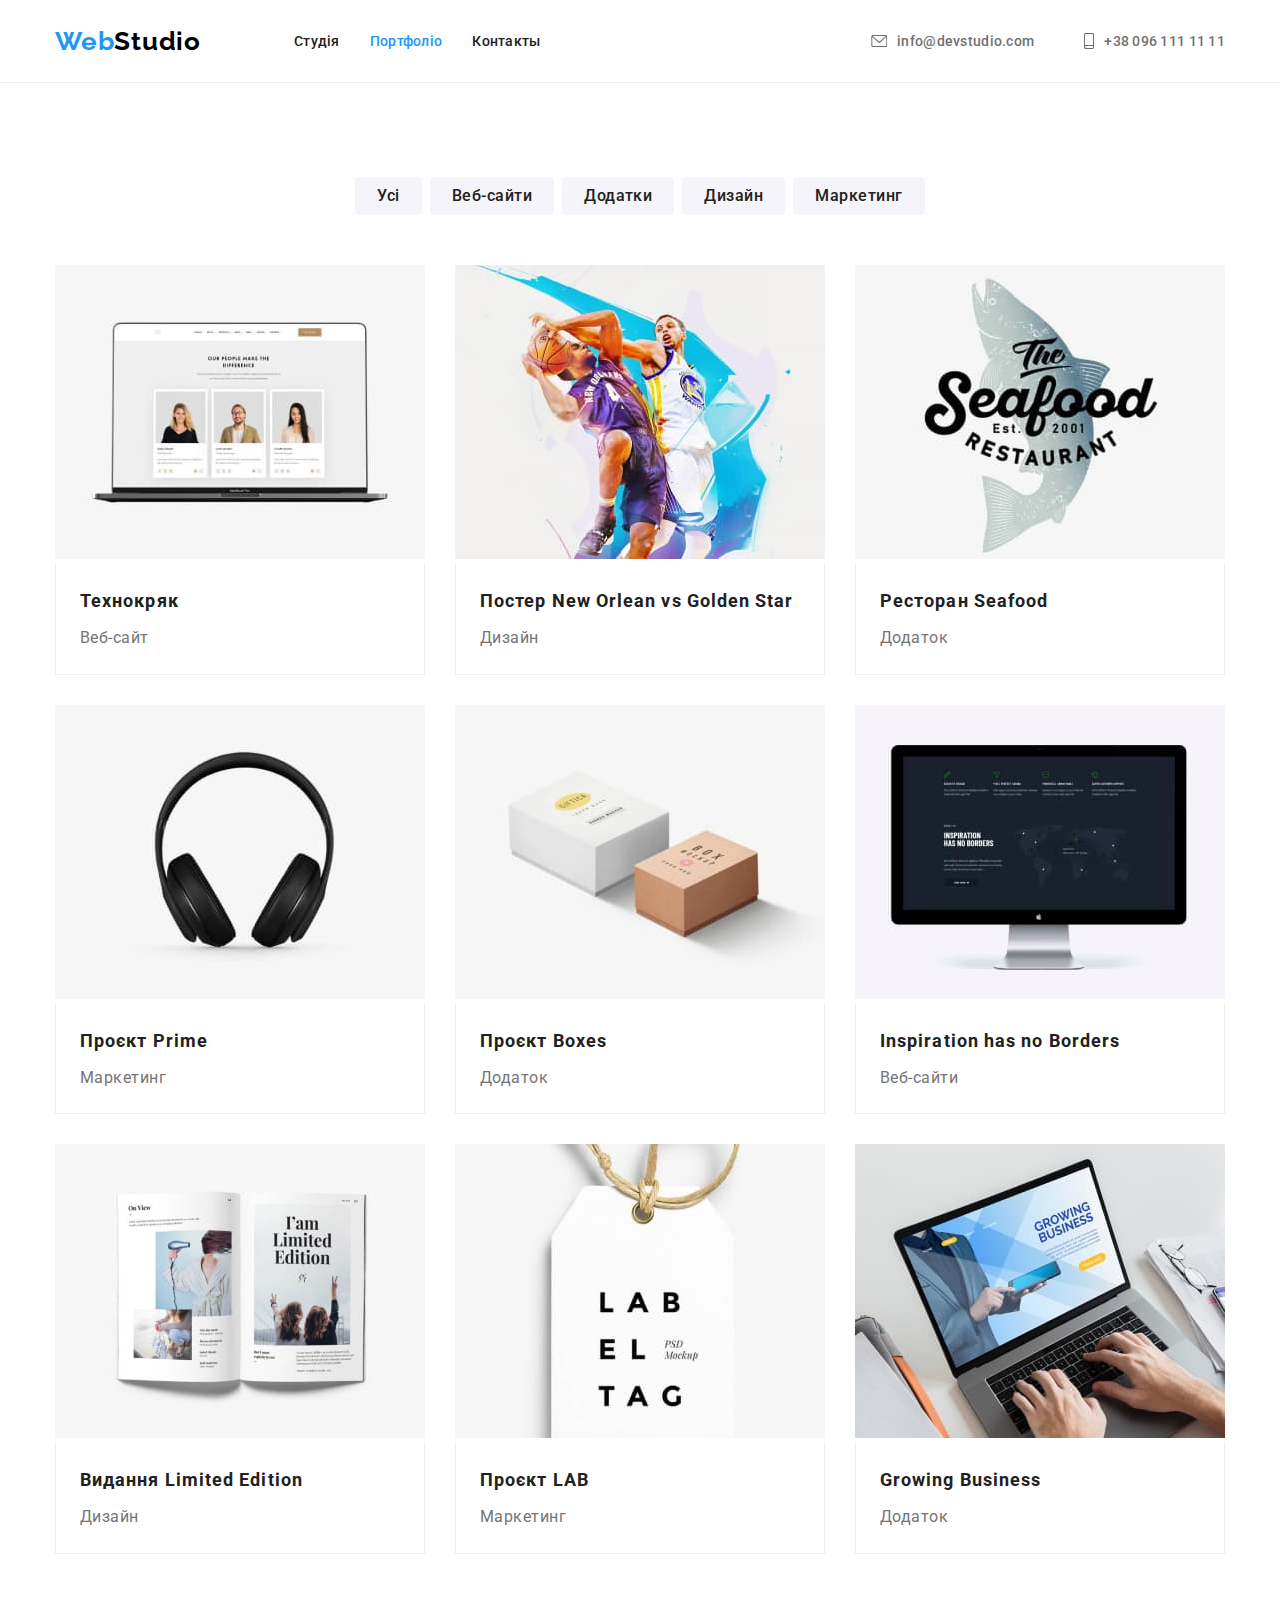
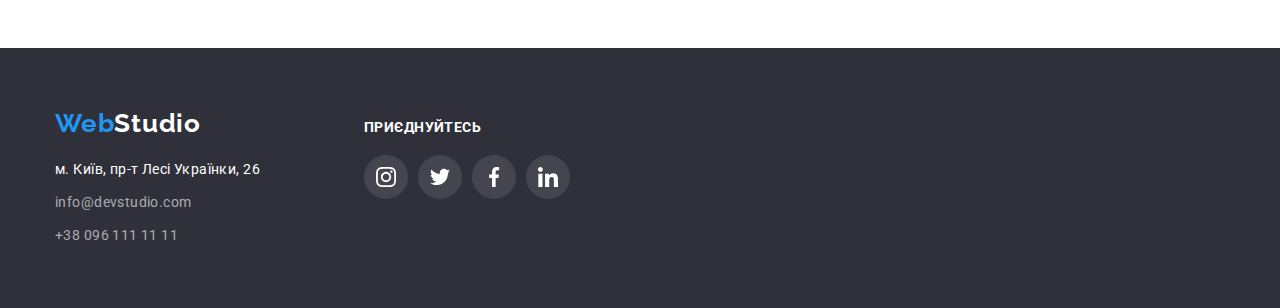
==== portfolio.html @ 7f7ce5af "create h/w 5" ====
<!DOCTYPE html>
<html lang="uk">
  <head>
    <meta charset="UTF-8" />
    <meta http-equiv="X-UA-Compatible" content="IE=edge" />
    <meta name="viewport" content="width=device-width, initial-scale=1.0" />
    <title>Document</title>
    <link rel="preconnect" href="https://fonts.googleapis.com" />
    <link rel="preconnect" href="https://fonts.gstatic.com" crossorigin />
    <link
      href="https://fonts.googleapis.com/css2?family=Raleway:wght@700&family=Roboto:wght@400;500;700;900&display=swap"
      rel="stylesheet"
    />
    <link
      rel="stylesheet"
      href="https://cdnjs.cloudflare.com/ajax/libs/modern-normalize/1.1.0/modern-normalize.min.css"
    />
    <link rel="stylesheet" href="./css/styles.css" />
  </head>
  <body class="page">
    <header class="page-header">
      <div class="header-container container">
        <nav class="header nav">
          <a class="logo link" href="./index.html"
            >Web<span class="logo-header">Studio</span></a
          >
          <ul class="site-nav list">
            <li class="item">
              <a href="./index.html" class="link">Студiя</a>
            </li>
            <li class="item">
              <a href="./portfolio.html" class="link current">Портфолiо</a>
            </li>
            <li class="item"><a href="" class="link">Контакты</a></li>
          </ul>
        </nav>
        <ul class="header-contacts list">
          <li class="item">
            <a href="malito:info@devstudio.com" class="link"
              ><svg width="16" height="12" class="icons-header">
                <use
                  href="./images/icons.svg/symbol-defs.svg#icon-envelope"
                ></use></svg
              >info@devstudio.com</a
            >
          </li>
          <li class="item">
            <a href="tel:+380961111111" class="link"
              ><svg width="10" height="16" class="icons-header">
                <use
                  href="./images/icons.svg/symbol-defs.svg#icon-smartphone"
                ></use></svg
              >+38 096 111 11 11</a
            >
          </li>
        </ul>
      </div>
    </header>
    <main>
      <section class="section portfolio">
        <div class="container">
          <h1 hidden class="section">Портфолiо</h1>
          <ul class="portfolio-filters list">
            <li class="filter">
              <button type="button" class="filter-button">Усi</button>
            </li>
            <li class="filter">
              <button type="button" class="filter-button">Веб-сайти</button>
            </li>
            <li class="filter">
              <button type="button" class="filter-button">Додатки</button>
            </li>
            <li class="filter">
              <button type="button" class="filter-button">Дизайн</button>
            </li>
            <li class="filter">
              <button type="button" class="filter-button">Маркетинг</button>
            </li>
          </ul>
          <ul class="portfolio-list list">
            <li class="portfolio-item">
              <a class="portfolio-card link" href="./portfolio.html"
                ><img
                  src="./images/teckhnokryak.jpg"
                  alt="laptop with pictures"
                  width="370"
                />
                <div class="portfolio-wrapper">
                  <h2 class="portfolio-title">Технокряк</h2>
                  <p class="portfolio-description">Веб-сайт</p>
                </div>
              </a>
            </li>
            <li class="portfolio-item">
              <a class="portfolio-card link" href="./portfolio.html"
                ><img
                  src="./images/new-orlean-vs-golden-state.jpg"
                  alt="basketbol-players"
                  width="370"
                />
                <div class="portfolio-wrapper">
                  <h2 class="portfolio-title">
                    Постер New Orlean vs Golden Star
                  </h2>
                  <p class="portfolio-description">Дизайн</p>
                </div>
              </a>
            </li>
            <li class="portfolio-item">
              <a class="portfolio-card link" href="./portfolio.html"
                ><img
                  src="./images/the-seafood-restaurant.jpg"
                  alt="logo-of-seafood-reustaurant"
                  width="370"
                />
                <div class="portfolio-wrapper">
                  <h2 class="portfolio-title">Ресторан Seafood</h2>
                  <p class="portfolio-description">Додаток</p>
                </div>
              </a>
            </li>
            <li class="portfolio-item">
              <a class="portfolio-card link" href="./portfolio.html"
                ><img
                  src="./images/headphones.jpg"
                  alt="headphones"
                  width="370"
                />
                <div class="portfolio-wrapper">
                  <h2 class="portfolio-title">Проєкт Prime</h2>
                  <p class="portfolio-description">Маркетинг</p>
                </div>
              </a>
            </li>
            <li class="portfolio-item">
              <a class="portfolio-card link" href="./portfolio.html"
                ><img src="./images/boxes.jpg" alt="two-boxes" width="370" />
                <div class="portfolio-wrapper">
                  <h2 class="portfolio-title">Проєкт Boxes</h2>
                  <p class="portfolio-description">Додаток</p>
                </div>
              </a>
            </li>
            <li class="portfolio-item">
              <a class="portfolio-card link" href="./portfolio.html"
                ><img src="./images/laptop.jpg" alt="laptop" width="370" />
                <div class="portfolio-wrapper">
                  <h2 class="portfolio-title">Inspiration has no Borders</h2>
                  <p class="portfolio-description">Веб-сайти</p>
                </div>
              </a>
            </li>
            <li class="portfolio-item">
              <a class="portfolio-card link" href="./portfolio.html"
                ><img
                  src="./images/book.jpg"
                  alt="book-with-pictures"
                  width="370"
                />
                <div class="portfolio-wrapper">
                  <h2 class="portfolio-title">Видання Limited Edition</h2>
                  <p class="portfolio-description">Дизайн</p>
                </div>
              </a>
            </li>
            <li class="portfolio-item">
              <a class="portfolio-card link" href="./portfolio.html"
                ><img
                  src="./images/label-tag.jpg"
                  alt="Label-tag"
                  width="370"
                />
                <div class="portfolio-wrapper">
                  <h2 class="portfolio-title">Проєкт LAB</h2>
                  <p class="portfolio-description">Маркетинг</p>
                </div>
              </a>
            </li>
            <li class="portfolio-item">
              <a class="portfolio-card link" href="./portfolio.html"
                ><img
                  src="./images/laptop-with-hands.jpg"
                  alt="Laptop-with-hands"
                  width="370"
                />
                <div class="portfolio-wrapper">
                  <h2 class="portfolio-title">Growing Business</h2>
                  <p class="portfolio-description">Додаток</p>
                </div>
              </a>
            </li>
          </ul>
        </div>
      </section>
    </main>
    <footer class="page-footer">
      <div class="container footer">
        <div>
          <a class="logo link" href="./index.html"
            >Web<span class="logo-footer">Studio</span></a
          >
          <address class="footer-address">
            <ul class="nav-footer list">
              <li class="footer-item">
                <a
                  href="https://goo.gl/maps/p2XQU8UmfZMLt7c46"
                  target="_blank"
                  rel="noreferrer noopener"
                  >м. Київ, пр-т Лесі Українки, 26</a
                >
              </li>
              <li class="footer-item">
                <a class="contacts" href="malito:info@devstudio.com"
                  >info@devstudio.com</a
                >
              </li>
              <li class="footer-item">
                <a class="contacts" href="tel:+380961111111"
                  >+38 096 111 11 11</a
                >
              </li>
            </ul>
          </address>
        </div>
        <div>
          <p class="call-to-action">приєднуйтесь</p>
          <ul class="footer socials-iist">
            <li class="item">
              <a href="https://instagram.com/" class="footer social-icons">
                <svg width="20" height="20">
                  <use
                    href="./images/icons.svg/symbol-defs.svg#icon-instagram-2"
                  ></use></svg
              ></a>
            </li>
            <li class="item">
              <a href="https://twitter.com/" class="footer social-icons">
                <svg width="20" height="20">
                  <use
                    href="./images/icons.svg/symbol-defs.svg#icon-twitter"
                  ></use></svg
              ></a>
            </li>
            <li class="item">
              <a href="https://facebook.com/" class="footer social-icons">
                <svg width="20" height="20">
                  <use
                    href="./images/icons.svg/symbol-defs.svg#icon-facebook"
                  ></use></svg
              ></a>
            </li>
            <li class="item">
              <a href="https://www.linkedin.com/" class="footer social-icons">
                <svg width="20" height="20">
                  <use
                    href="./images/icons.svg/symbol-defs.svg#icon-linkedin"
                  ></use></svg
              ></a>
            </li>
          </ul>
        </div>
      </div>
    </footer>
  </body>
</html>
---- css/styles.css ----
:root {
  --primary-text-color: #757575;
  --title-text-color: #000000;
  --accent-color: #2196f3;
  --title-header: #ffffff;
  --button-background: #f5f4fa;
}

body {
  color: var(--primary-text-color);
  background-color: var(--title-header);
  font-family: Roboto, sans-serif;
  margin: 0;
}

h1,
h2,
h3,
h4,
p {
  margin: 0px;
}

.list {
  list-style: none;
  padding: 0;
  margin: 0;
}

.img {
  display: block;
}

.section {
  padding: 94px 0;
  max-width: 1600px;
  margin-left: auto;
  margin-right: auto;
}
.page-footer {
  background-color: #2f303a;
  padding-top: 60px;
  padding-bottom: 60px;
  max-width: 1600px;
  margin-left: auto;
  margin-right: auto;
}

.logo {
  color: var(--accent-color);
  font-family: Raleway;
  font-weight: 700;
  font-size: 26px;
  line-height: 1.1;
  letter-spacing: 0.03em;
  margin-right: 93px;
}

.logo-header {
  color: var(--title-text-color);
  font-family: Raleway;
  font-weight: 700;
  font-size: 26px;
  line-height: 1.19;
  letter-spacing: 0.03em;
}

.logo-footer {
  color: var(--title-header);
  font-family: Raleway;
  font-weight: 700;
  font-size: 26px;
  line-height: 1.19;
  letter-spacing: 0.03em;
}

/*Site navigation*/

.site-nav.list {
  display: flex;
}

.site-nav .item {
  display: flex;
}

.site-nav .item:not(:last-child) {
  margin-right: 30px;
}

.site-nav.list.header {
  display: flex;
  margin-right: 30px;
}

.site-nav .link {
  color: #212121;
  font-weight: 500;
  font-size: 14px;
  line-height: 1.3;
  letter-spacing: 0.02em;
  display: flex;
  padding: 32px 0;
}
.site-nav .link:hover,
.site-nav .link:focus {
  color: var(--accent-color);
}

.site-nav.list a:hover,
:focus {
  color: var(--accent-color);
}

/*Site navigation footer*/

.nav-footer {
  color: var(--title-header);
  font-size: 14px;
  line-height: 1.7;
  letter-spacing: 0.03em;
}

.footer-address {
  font-style: normal;
  margin-top: 20px;
}

.footer-item:not(:last-child) {
  margin-bottom: 9px;
}

.nav-footer a {
  color: var(--title-header);
  font-size: 14px;
  line-height: 1.7;
  letter-spacing: 0.03em;
  text-decoration: none;
}

.nav-footer a:hover,
.nav-footer a:focus {
  color: var(--accent-color);
}

.nav-footer.list a.contacts {
  color: rgba(255, 255, 255, 0.6);
}

.nav-footer.list a:hover,
.nav-footer.list a:focus {
  color: var(--accent-color);
}

.section-title {
  color: #212121;
  line-height: 1.14;
  letter-spacing: 0.03em;
  font-size: 14px;
  text-transform: uppercase;
  margin-top: 0%;
  margin-bottom: 10px;
}

.button.primary {
  color: var(--title-header);
  background-color: var(--accent-color);
  font-weight: 700;
  font-size: 16px;
  line-height: 1;
  display: inline-block;
  align-items: center;
  text-align: center;
  letter-spacing: 0.06em;
  box-shadow: 0px 4px 4px rgba(0, 0, 0, 0.15);
  border-radius: 4px;
  padding: 10px 32px;
  min-width: 216px;
  height: 50px;
  border: none;
  cursor: pointer;
}

.button.primary:hover,
.button.primary:focus {
  background-color: #188ce8;
}

.filter-button {
  color: var(--button-background);
  background-color: #f5f4fa;
  font-family: inherit;
  cursor: pointer;
  color: #212121;
  font-weight: 500;
  font-size: 16px;
  line-height: 1.62;
  letter-spacing: 0.03em;
  border-radius: 4px;
  padding: 6px 22px;
  display: inline-block;
  text-align: center;
  border: none;
}

.filter-button:hover,
.filter-button:focus {
  color: var(--title-header);
  background-color: var(--accent-color);
  box-shadow: 0px 3px 1px rgba(0, 0, 0, 0.1), 0px 1px 2px rgba(0, 0, 0, 0.08),
    0px 2px 2px rgba(0, 0, 0, 0.12);
}

.site-nav .link.current {
  color: var(--accent-color);
}

.site-nav.list .benefits {
  font-size: 14px;
  line-height: 1.7;
  letter-spacing: 0.03em;
  display: block;
}
/* Section team */

.section.team {
  background: #f5f4fa;
}

.title.customers {
  margin-bottom: 50px;
}

.team-title {
  font-size: 36px;
  line-height: 1.16;
  text-align: center;
  letter-spacing: 0.03em;
  color: #212121;
  margin-bottom: 50px;
}

.team-list {
  display: flex;
  gap: 30px;
}

.team-name {
  font-size: 16px;
  line-height: 1.18;
  text-align: center;
  letter-spacing: 0.03em;
  color: #212121;
  margin-bottom: 10px;
}

.team-employees {
  background-color: #ffffff;
  box-shadow: 0px 1px 3px rgba(0, 0, 0, 0.12), 0px 1px 1px rgba(0, 0, 0, 0.14),
    0px 2px 1px rgba(0, 0, 0, 0.2);
  border-radius: 0px 0px 4px 4px;
}

.team-position {
  font-size: 16px;
  line-height: 1.16;
  text-align: center;
  letter-spacing: 0.03em;
  color: #757575;
  margin-bottom: 16px;
}

.team-wrapper {
  padding: 30px;
}

.site-nav.list .type {
  font-size: 16px;
  line-height: 1.88;
  letter-spacing: 0.03em;
  color: #757575;
}

.main-header {
  font-weight: 900;
  font-size: 44px;
  line-height: 1.3;
  text-align: center;
  letter-spacing: 0.06em;
  text-transform: uppercase;
  color: var(--title-header);
  width: 696px;
  margin: 0 auto;
  margin-bottom: 30px;
}

.header-contacts .link {
  color: #717171;
  line-height: 1.3;
  letter-spacing: 0.02em;
  font-weight: 500;
  font-size: 14px;
  padding: 32px 0;
  display: flex;
  align-items: center;
  gap: 10px;
}

.header-contacts.list .link:hover,
.header-contacts.list .link:focus {
  color: var(--accent-color);
}
.hero {
  text-align: center;
  padding: 200px 0;
  background-image: linear-gradient(
      to right,
      rgba(47, 48, 58, 0.4),
      rgba(47, 48, 58, 0.4)
    ),
    url(../images/background-picture.jpg);
  background-position: center;
  background-repeat: no-repeat;
  background-size: cover;
  width: 100%;
  max-width: 1600px;
  margin-left: auto;
  margin-right: auto;
}

.title {
  font-size: 36px;
  line-height: 1.16;
  text-align: center;
  letter-spacing: 0.03em;
  color: #212121;
}

.address {
  font-style: normal;
}

.portfolio-title {
  font-size: 18px;
  line-height: 2;
  letter-spacing: 0.06em;
  color: #212121;
  margin-bottom: 4px;
}

.portfolio-description {
  font-size: 16px;
  line-height: 1.88;
  letter-spacing: 0.03em;
  color: #757575;
}

.link {
  text-decoration: none;
}

.container {
  width: 1200px;
  padding-left: 15px;
  padding-right: 15px;
  margin-left: auto;
  margin-right: auto;
}

.page-header {
  border-bottom: 1px solid #ececec;
  max-width: 1600px;
  margin: auto;
}

.address {
  font-style: normal;
}

.container.page-footer {
  padding-top: 60px;
  padding-left: 15px;
}

.header-contacts.list .item + .item {
  margin-left: 50px;
}

.header.nav {
  display: flex;
  align-items: center;
}

.header-contacts {
  display: flex;
  margin-left: auto;
  align-items: center;
}

.header-container {
  display: flex;
  align-items: center;
}

.benefits-of-company {
  width: 270px;
  margin-right: 30px;
}

.benefits-of-company:last-child {
  margin-right: 0px;
}

.title-what-we-do {
  margin-bottom: 50px;
  font-weight: 700;
  font-size: 36px;
  line-height: 42px;
  text-align: center;
  letter-spacing: 0.03em;

  color: #212121;
}

.site-nav.works.list {
  justify-content: space-between;
  margin-right: 30px;
}

.site-nav.works.list:last-child {
  margin-right: 0px;
}

.site-nav.team.list {
  display: flex;
  justify-content: space-between;
  padding-top: 0px;
}

.site-nav .employees:not(:last-child) {
  margin-right: 30px;
}

/* Porfolio*/

.site-nav.portfolio.list {
  display: flex;
  justify-content: center;
  padding-bottom: 50px;
  margin-right: 0px;
}

.filter.button:not(:last-child) {
  margin-right: 8px;
}

/*porfolio list*/

.portfolio-filters {
  display: flex;
  justify-content: center;
  margin-bottom: 50px;
  gap: 8px;
}

.portfolio-list.list {
  display: flex;
  flex-wrap: wrap;
  gap: 30px;
}
.portfolio-card {
  display: block;
  outline: none;
}

.portfolio-card:hover,
.portfolio-card:focus {
  box-shadow: 0px 1px 1px rgba(0, 0, 0, 0.12), 0px 4px 4px rgba(0, 0, 0, 0.06),
    1px 4px 6px rgba(0, 0, 0, 0.16);
}

.portfolio-list.list:nth-child(3n) {
  margin-right: 0px;
}

.portfolio-item {
  width: 370px;
}

.portfolio-wrapper {
  padding: 20px 24px;
  border: 1px solid #eeeeee;
  border-top: none;
}

.features {
  padding-bottom: 0;
}

/*Icons CSS*/

.icons-header,
.social-icons,
.social-iist {
  fill: currentColor;
}

.icons-benefits {
  display: flex;
  width: 270px;
  height: 120px;
  flex-direction: column;
  justify-content: center;
  border-radius: 4px;
  margin-bottom: 30px;
  background-color: #f5f4fa;
  gap: 30px;
  align-items: center;
}

.social-icons {
  display: flex;
  width: 44px;
  height: 44px;
  border-radius: 50%;
  gap: 22px;
  background-color: transparent;
  fill: #afb1b8;
  align-items: center;
  justify-content: center;
}

.social-iist {
  display: flex;
  gap: 10px;
  list-style: none;
  align-items: center;
  justify-content: center;
  padding: 0%;
}

.social-icons:hover,
.social-icons:focus {
  fill: #ffffff;
  background-color: #2196f3;
}

.customers-list.icons {
  display: flex;
  gap: 30px;
}

.company-icons {
  color: #afb1b8;
  align-items: center;
  justify-content: center;
  display: flex;
  width: 170px;
  height: 92px;
  border: 1px solid #afb1b8;
  border-radius: 4px;
}

.company-icons:hover,
.company-icon:focus {
  color: #2196f3;
  border: 1px solid #2196f3;
}

.items-clients {
  fill: currentColor;
}

.call-to-action {
  font-weight: 700;
  font-size: 14px;
  line-height: 16px;
  letter-spacing: 0.03em;
  text-transform: uppercase;
  color: #ffffff;
  margin-bottom: 20px;
}

.container.footer {
  display: flex;
  gap: 70px;
  align-items: baseline;
}

.footer.socials-iist {
  display: flex;
  gap: 10px;
  list-style: none;
  align-items: center;
  justify-content: center;
  padding: 0%;
}

.footer.social-icons {
  display: flex;
  gap: 10px;
  background: rgba(255, 255, 255, 0.1);
  fill: #ffffff;
}

.footer.social-icons:hover,
.footer.social-icons:focus {
  background: #2196f3;
}

.footer.socials-icon.list {
  display: flex;
  gap: 10px;
}
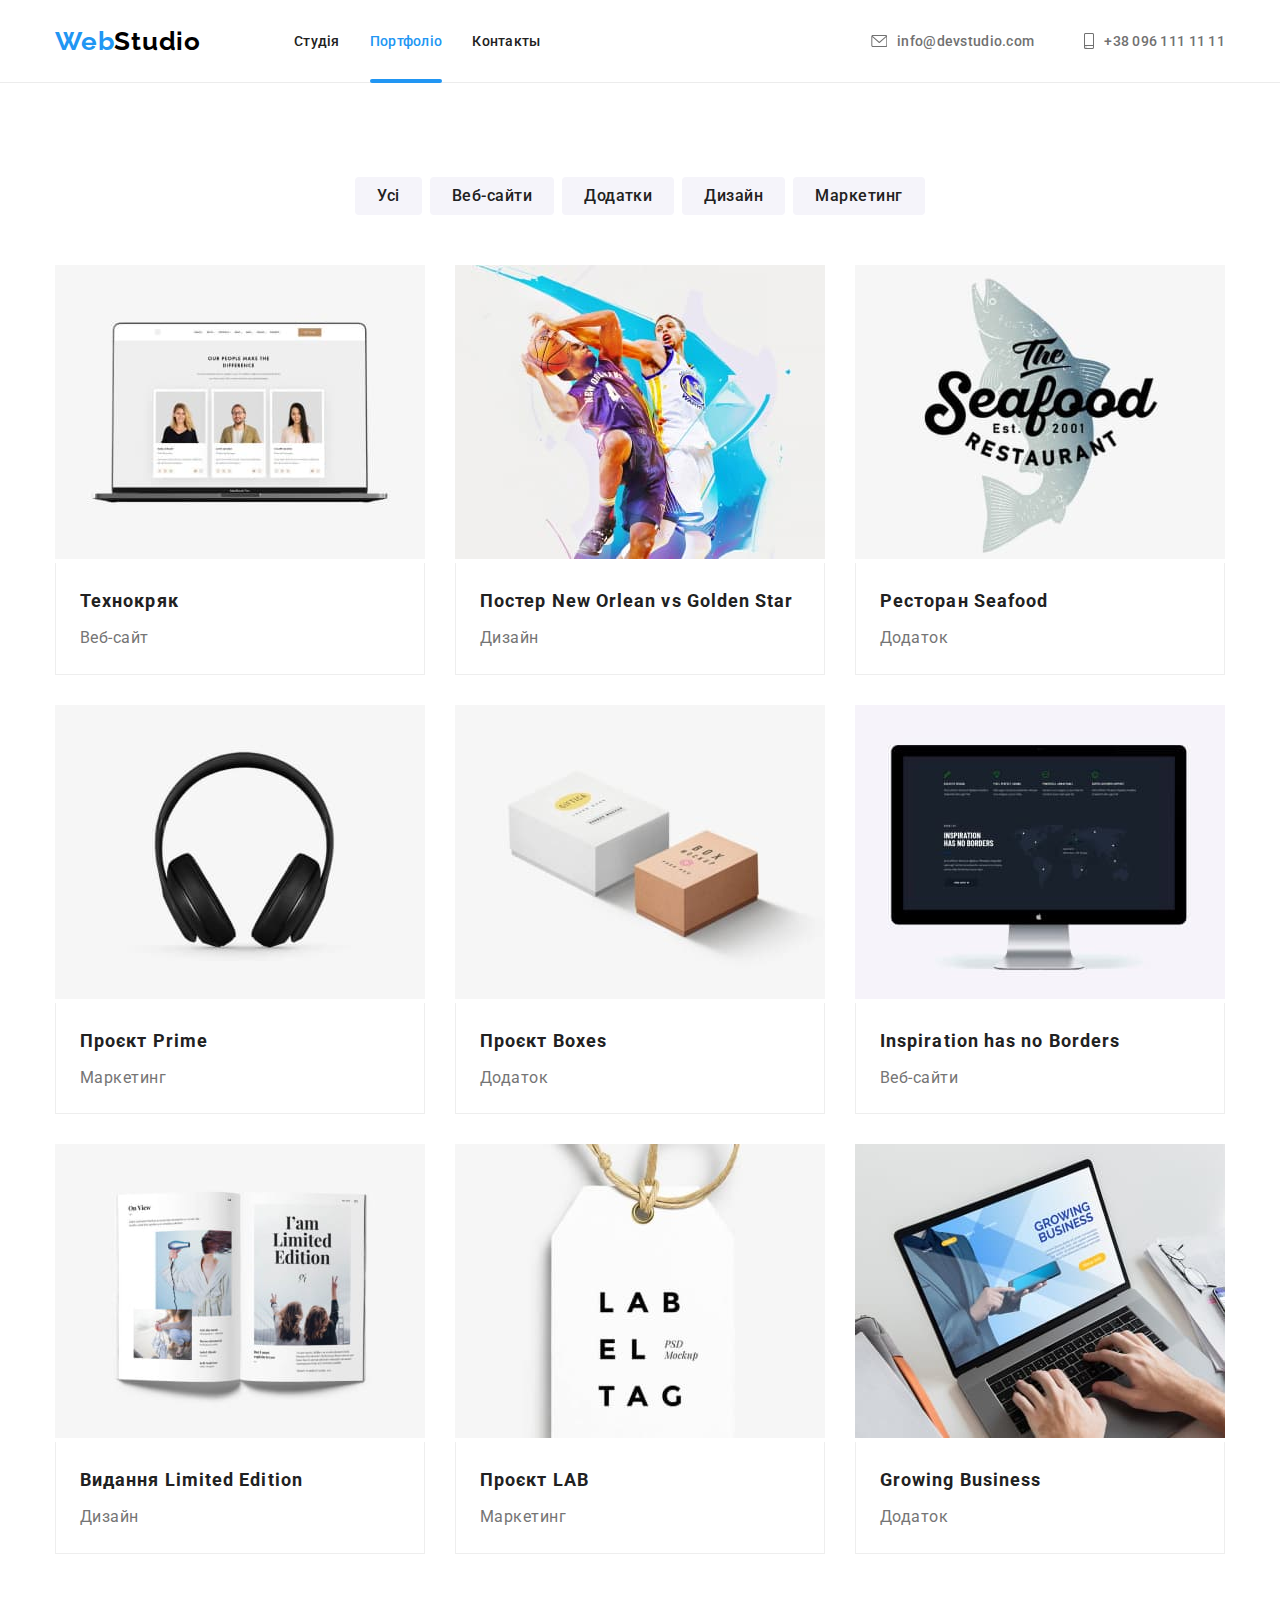
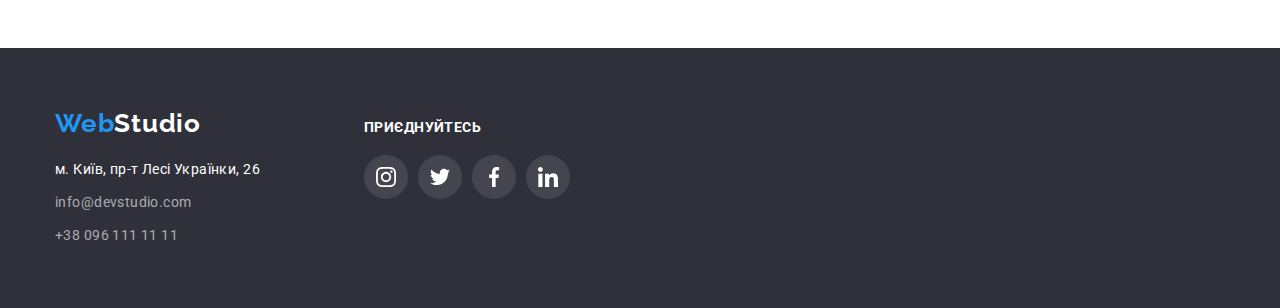
==== commit 78c6068b: "finish h/m-5" ====
--- a/portfolio.html
+++ b/portfolio.html
@@ -79,12 +79,22 @@
           </ul>
           <ul class="portfolio-list list">
             <li class="portfolio-item">
-              <a class="portfolio-card link" href="./portfolio.html"
-                ><img
-                  src="./images/teckhnokryak.jpg"
-                  alt="laptop with pictures"
-                  width="370"
-                />
+              <a class="portfolio-card link" href="./portfolio.html">
+                <div class="portfolio-total">
+                  <div class="portfolio-about">
+                    <p class="portfolio-info">
+                      Ресурс пропонує комплексні пропозиції з різним рівнем
+                      функціоналу та сервісів. Все це дозволить відвідувачу
+                      отримати вичерпні відомості про компанію чи приватну
+                      особу.
+                    </p>
+                  </div>
+                  <img
+                    src="./images/teckhnokryak.jpg"
+                    alt="laptop with pictures"
+                    width="370"
+                  />
+                </div>
                 <div class="portfolio-wrapper">
                   <h2 class="portfolio-title">Технокряк</h2>
                   <p class="portfolio-description">Веб-сайт</p>
@@ -92,12 +102,22 @@
               </a>
             </li>
             <li class="portfolio-item">
-              <a class="portfolio-card link" href="./portfolio.html"
-                ><img
-                  src="./images/new-orlean-vs-golden-state.jpg"
-                  alt="basketbol-players"
-                  width="370"
-                />
+              <a class="portfolio-card link" href="./portfolio.html">
+                <div class="portfolio-total">
+                  <div class="portfolio-about">
+                    <p class="portfolio-info">
+                      Ресурс пропонує комплексні пропозиції з різним рівнем
+                      функціоналу та сервісів. Все це дозволить відвідувачу
+                      отримати вичерпні відомості про компанію чи приватну
+                      особу.
+                    </p>
+                  </div>
+                  <img
+                    src="./images/new-orlean-vs-golden-state.jpg"
+                    alt="laptop with pictures"
+                    width="370"
+                  />
+                </div>
                 <div class="portfolio-wrapper">
                   <h2 class="portfolio-title">
                     Постер New Orlean vs Golden Star
@@ -107,12 +127,22 @@
               </a>
             </li>
             <li class="portfolio-item">
-              <a class="portfolio-card link" href="./portfolio.html"
-                ><img
-                  src="./images/the-seafood-restaurant.jpg"
-                  alt="logo-of-seafood-reustaurant"
-                  width="370"
-                />
+              <a class="portfolio-card link" href="./portfolio.html">
+                <div class="portfolio-total">
+                  <div class="portfolio-about">
+                    <p class="portfolio-info">
+                      Ресурс пропонує комплексні пропозиції з різним рівнем
+                      функціоналу та сервісів. Все це дозволить відвідувачу
+                      отримати вичерпні відомості про компанію чи приватну
+                      особу.
+                    </p>
+                  </div>
+                  <img
+                    src="./images/the-seafood-restaurant.jpg"
+                    alt="laptop with pictures"
+                    width="370"
+                  />
+                </div>
                 <div class="portfolio-wrapper">
                   <h2 class="portfolio-title">Ресторан Seafood</h2>
                   <p class="portfolio-description">Додаток</p>
@@ -120,12 +150,22 @@
               </a>
             </li>
             <li class="portfolio-item">
-              <a class="portfolio-card link" href="./portfolio.html"
-                ><img
-                  src="./images/headphones.jpg"
-                  alt="headphones"
-                  width="370"
-                />
+              <a class="portfolio-card link" href="./portfolio.html">
+                <div class="portfolio-total">
+                  <div class="portfolio-about">
+                    <p class="portfolio-info">
+                      Ресурс пропонує комплексні пропозиції з різним рівнем
+                      функціоналу та сервісів. Все це дозволить відвідувачу
+                      отримати вичерпні відомості про компанію чи приватну
+                      особу.
+                    </p>
+                  </div>
+                  <img
+                    src="./images/headphones.jpg"
+                    alt="laptop with pictures"
+                    width="370"
+                  />
+                </div>
                 <div class="portfolio-wrapper">
                   <h2 class="portfolio-title">Проєкт Prime</h2>
                   <p class="portfolio-description">Маркетинг</p>
@@ -133,8 +173,22 @@
               </a>
             </li>
             <li class="portfolio-item">
-              <a class="portfolio-card link" href="./portfolio.html"
-                ><img src="./images/boxes.jpg" alt="two-boxes" width="370" />
+              <a class="portfolio-card link" href="./portfolio.html">
+                <div class="portfolio-total">
+                  <div class="portfolio-about">
+                    <p class="portfolio-info">
+                      Ресурс пропонує комплексні пропозиції з різним рівнем
+                      функціоналу та сервісів. Все це дозволить відвідувачу
+                      отримати вичерпні відомості про компанію чи приватну
+                      особу.
+                    </p>
+                  </div>
+                  <img
+                    src="./images/boxes.jpg"
+                    alt="laptop with pictures"
+                    width="370"
+                  />
+                </div>
                 <div class="portfolio-wrapper">
                   <h2 class="portfolio-title">Проєкт Boxes</h2>
                   <p class="portfolio-description">Додаток</p>
@@ -142,8 +196,22 @@
               </a>
             </li>
             <li class="portfolio-item">
-              <a class="portfolio-card link" href="./portfolio.html"
-                ><img src="./images/laptop.jpg" alt="laptop" width="370" />
+              <a class="portfolio-card link" href="./portfolio.html">
+                <div class="portfolio-total">
+                  <div class="portfolio-about">
+                    <p class="portfolio-info">
+                      Ресурс пропонує комплексні пропозиції з різним рівнем
+                      функціоналу та сервісів. Все це дозволить відвідувачу
+                      отримати вичерпні відомості про компанію чи приватну
+                      особу.
+                    </p>
+                  </div>
+                  <img
+                    src="./images/laptop.jpg"
+                    alt="laptop with pictures"
+                    width="370"
+                  />
+                </div>
                 <div class="portfolio-wrapper">
                   <h2 class="portfolio-title">Inspiration has no Borders</h2>
                   <p class="portfolio-description">Веб-сайти</p>
@@ -151,12 +219,22 @@
               </a>
             </li>
             <li class="portfolio-item">
-              <a class="portfolio-card link" href="./portfolio.html"
-                ><img
-                  src="./images/book.jpg"
-                  alt="book-with-pictures"
-                  width="370"
-                />
+              <a class="portfolio-card link" href="./portfolio.html">
+                <div class="portfolio-total">
+                  <div class="portfolio-about">
+                    <p class="portfolio-info">
+                      Ресурс пропонує комплексні пропозиції з різним рівнем
+                      функціоналу та сервісів. Все це дозволить відвідувачу
+                      отримати вичерпні відомості про компанію чи приватну
+                      особу.
+                    </p>
+                  </div>
+                  <img
+                    src="./images/book.jpg"
+                    alt="laptop with pictures"
+                    width="370"
+                  />
+                </div>
                 <div class="portfolio-wrapper">
                   <h2 class="portfolio-title">Видання Limited Edition</h2>
                   <p class="portfolio-description">Дизайн</p>
@@ -164,12 +242,22 @@
               </a>
             </li>
             <li class="portfolio-item">
-              <a class="portfolio-card link" href="./portfolio.html"
-                ><img
-                  src="./images/label-tag.jpg"
-                  alt="Label-tag"
-                  width="370"
-                />
+              <a class="portfolio-card link" href="./portfolio.html">
+                <div class="portfolio-total">
+                  <div class="portfolio-about">
+                    <p class="portfolio-info">
+                      Ресурс пропонує комплексні пропозиції з різним рівнем
+                      функціоналу та сервісів. Все це дозволить відвідувачу
+                      отримати вичерпні відомості про компанію чи приватну
+                      особу.
+                    </p>
+                  </div>
+                  <img
+                    src="./images/label-tag.jpg"
+                    alt="laptop with pictures"
+                    width="370"
+                  />
+                </div>
                 <div class="portfolio-wrapper">
                   <h2 class="portfolio-title">Проєкт LAB</h2>
                   <p class="portfolio-description">Маркетинг</p>
@@ -177,12 +265,22 @@
               </a>
             </li>
             <li class="portfolio-item">
-              <a class="portfolio-card link" href="./portfolio.html"
-                ><img
-                  src="./images/laptop-with-hands.jpg"
-                  alt="Laptop-with-hands"
-                  width="370"
-                />
+              <a class="portfolio-card link" href="./portfolio.html">
+                <div class="portfolio-total">
+                  <div class="portfolio-about">
+                    <p class="portfolio-info">
+                      Ресурс пропонує комплексні пропозиції з різним рівнем
+                      функціоналу та сервісів. Все це дозволить відвідувачу
+                      отримати вичерпні відомості про компанію чи приватну
+                      особу.
+                    </p>
+                  </div>
+                  <img
+                    src="./images/laptop-with-hands.jpg"
+                    alt="laptop with pictures"
+                    width="370"
+                  />
+                </div>
                 <div class="portfolio-wrapper">
                   <h2 class="portfolio-title">Growing Business</h2>
                   <p class="portfolio-description">Додаток</p>
--- a/css/styles.css
+++ b/css/styles.css
@@ -80,6 +80,17 @@
   display: flex;
 }
 
+.site-nav.list .current::after {
+  content: "";
+  display: block;
+  width: 100%;
+  height: 4px;
+  border-radius: 2px;
+  background-color: #2196f3;
+  margin-top: 47px;
+  position: absolute;
+}
+
 .site-nav .item {
   display: flex;
 }
@@ -105,11 +116,15 @@
 .site-nav .link:hover,
 .site-nav .link:focus {
   color: var(--accent-color);
+  transition-duration: 250ms;
+  transition-timing-function: cubic-bezier(0.4, 0, 0.2, 1);
 }
 
 .site-nav.list a:hover,
-:focus {
+.site-nav.list a::focus {
   color: var(--accent-color);
+  transition-duration: 250ms;
+  transition-timing-function: cubic-bezier(0.4, 0, 0.2, 1);
 }
 
 /*Site navigation footer*/
@@ -141,6 +156,8 @@
 .nav-footer a:hover,
 .nav-footer a:focus {
   color: var(--accent-color);
+  transition-duration: 250ms;
+  transition-timing-function: cubic-bezier(0.4, 0, 0.2, 1);
 }
 
 .nav-footer.list a.contacts {
@@ -150,6 +167,8 @@
 .nav-footer.list a:hover,
 .nav-footer.list a:focus {
   color: var(--accent-color);
+  transition-duration: 250ms;
+  transition-timing-function: cubic-bezier(0.4, 0, 0.2, 1);
 }
 
 .section-title {
@@ -184,6 +203,8 @@
 .button.primary:hover,
 .button.primary:focus {
   background-color: #188ce8;
+  transition-duration: 250ms;
+  transition-timing-function: cubic-bezier(0.4, 0, 0.2, 1);
 }
 
 .filter-button {
@@ -209,10 +230,13 @@
   background-color: var(--accent-color);
   box-shadow: 0px 3px 1px rgba(0, 0, 0, 0.1), 0px 1px 2px rgba(0, 0, 0, 0.08),
     0px 2px 2px rgba(0, 0, 0, 0.12);
+  transition-duration: 250ms;
+  transition-timing-function: cubic-bezier(0.4, 0, 0.2, 1);
 }
 
 .site-nav .link.current {
   color: var(--accent-color);
+  position: relative;
 }
 
 .site-nav.list .benefits {
@@ -309,6 +333,8 @@
 .header-contacts.list .link:hover,
 .header-contacts.list .link:focus {
   color: var(--accent-color);
+  transition-duration: 250ms;
+  transition-timing-function: cubic-bezier(0.4, 0, 0.2, 1);
 }
 .hero {
   text-align: center;
@@ -425,6 +451,7 @@
 .site-nav.works.list {
   justify-content: space-between;
   margin-right: 30px;
+  position: relative;
 }
 
 .site-nav.works.list:last-child {
@@ -470,7 +497,9 @@
 }
 .portfolio-card {
   display: block;
-  outline: none;
+  transition-property: box-shadow;
+  transition-duration: 250ms;
+  transition-timing-function: cubic-bezier(0.4, 0, 0.2, 1);
 }
 
 .portfolio-card:hover,
@@ -543,6 +572,8 @@
 .social-icons:focus {
   fill: #ffffff;
   background-color: #2196f3;
+  transition-duration: 250ms;
+  transition-timing-function: cubic-bezier(0.4, 0, 0.2, 1);
 }
 
 .customers-list.icons {
@@ -565,6 +596,8 @@
 .company-icon:focus {
   color: #2196f3;
   border: 1px solid #2196f3;
+  transition-duration: 250ms;
+  transition-timing-function: cubic-bezier(0.4, 0, 0.2, 1);
 }
 
 .items-clients {
@@ -606,9 +639,108 @@
 .footer.social-icons:hover,
 .footer.social-icons:focus {
   background: #2196f3;
+  transition-duration: 250ms;
+  transition-timing-function: cubic-bezier(0.4, 0, 0.2, 1);
 }
 
 .footer.socials-icon.list {
   display: flex;
   gap: 10px;
 }
+
+/* Позиционирвоание элементов*/
+
+.captions {
+  font-size: 14px;
+  line-height: 16px;
+  text-align: center;
+  letter-spacing: 0.03em;
+  text-transform: uppercase;
+  color: var(--title-header);
+  background: rgba(47, 48, 58, 0.8);
+  align-items: center;
+  padding-top: 27px;
+  width: 370px;
+  height: 70px;
+}
+
+.product-caption {
+  position: absolute;
+  width: 370px;
+  height: 70px;
+  bottom: 0;
+  left: 0;
+}
+
+.product-thumb {
+  position: relative;
+}
+
+.portfolio-info {
+  font-size: 18px;
+  line-height: 1.56;
+  letter-spacing: 0.03em;
+  color: #ffffff;
+  background: rgba(33, 150, 243, 0.9);
+  padding: 63px 24px;
+}
+
+.portfolio-total {
+  position: relative;
+  overflow: hidden;
+}
+
+.portfolio-about {
+  position: absolute;
+  bottom: 0;
+  left: 0;
+  width: 370px;
+  height: 294px;
+  transform: translateY(100%);
+
+  transition-property: transform;
+  transition-duration: 250ms;
+  transition-timing-function: cubic-bezier(0.4, 0, 0.2, 1);
+}
+
+.portfolio-card:hover .portfolio-about,
+.portfolio-card:focus .portfolio-about {
+  transform: translateY(0);
+}
+/*Модальое окно*/
+
+.backdrop {
+  position: fixed;
+  top: 0;
+  left: 0;
+  width: 100%;
+  height: 100%;
+  background: rgba(0, 0, 0, 0.2);
+}
+
+.backdrop.is-hidden {
+  opacity: 0;
+  pointer-events: none;
+  visibility: none;
+}
+
+.modal {
+  position: absolute;
+  top: 50%;
+  left: 50%;
+  transform: translate(-50%, -50%);
+  width: 528px;
+  height: 581px;
+  background: #ffffff;
+  box-shadow: 0px 1px 3px rgba(0, 0, 0, 0.12), 0px 1px 1px rgba(0, 0, 0, 0.14),
+    0px 2px 1px rgba(0, 0, 0, 0.2);
+  border-radius: 4px;
+}
+
+.close-button {
+  position: fixed;
+  top: 17px;
+  right: 17px;
+  background: #ffffff;
+  fill: #000000;
+}
